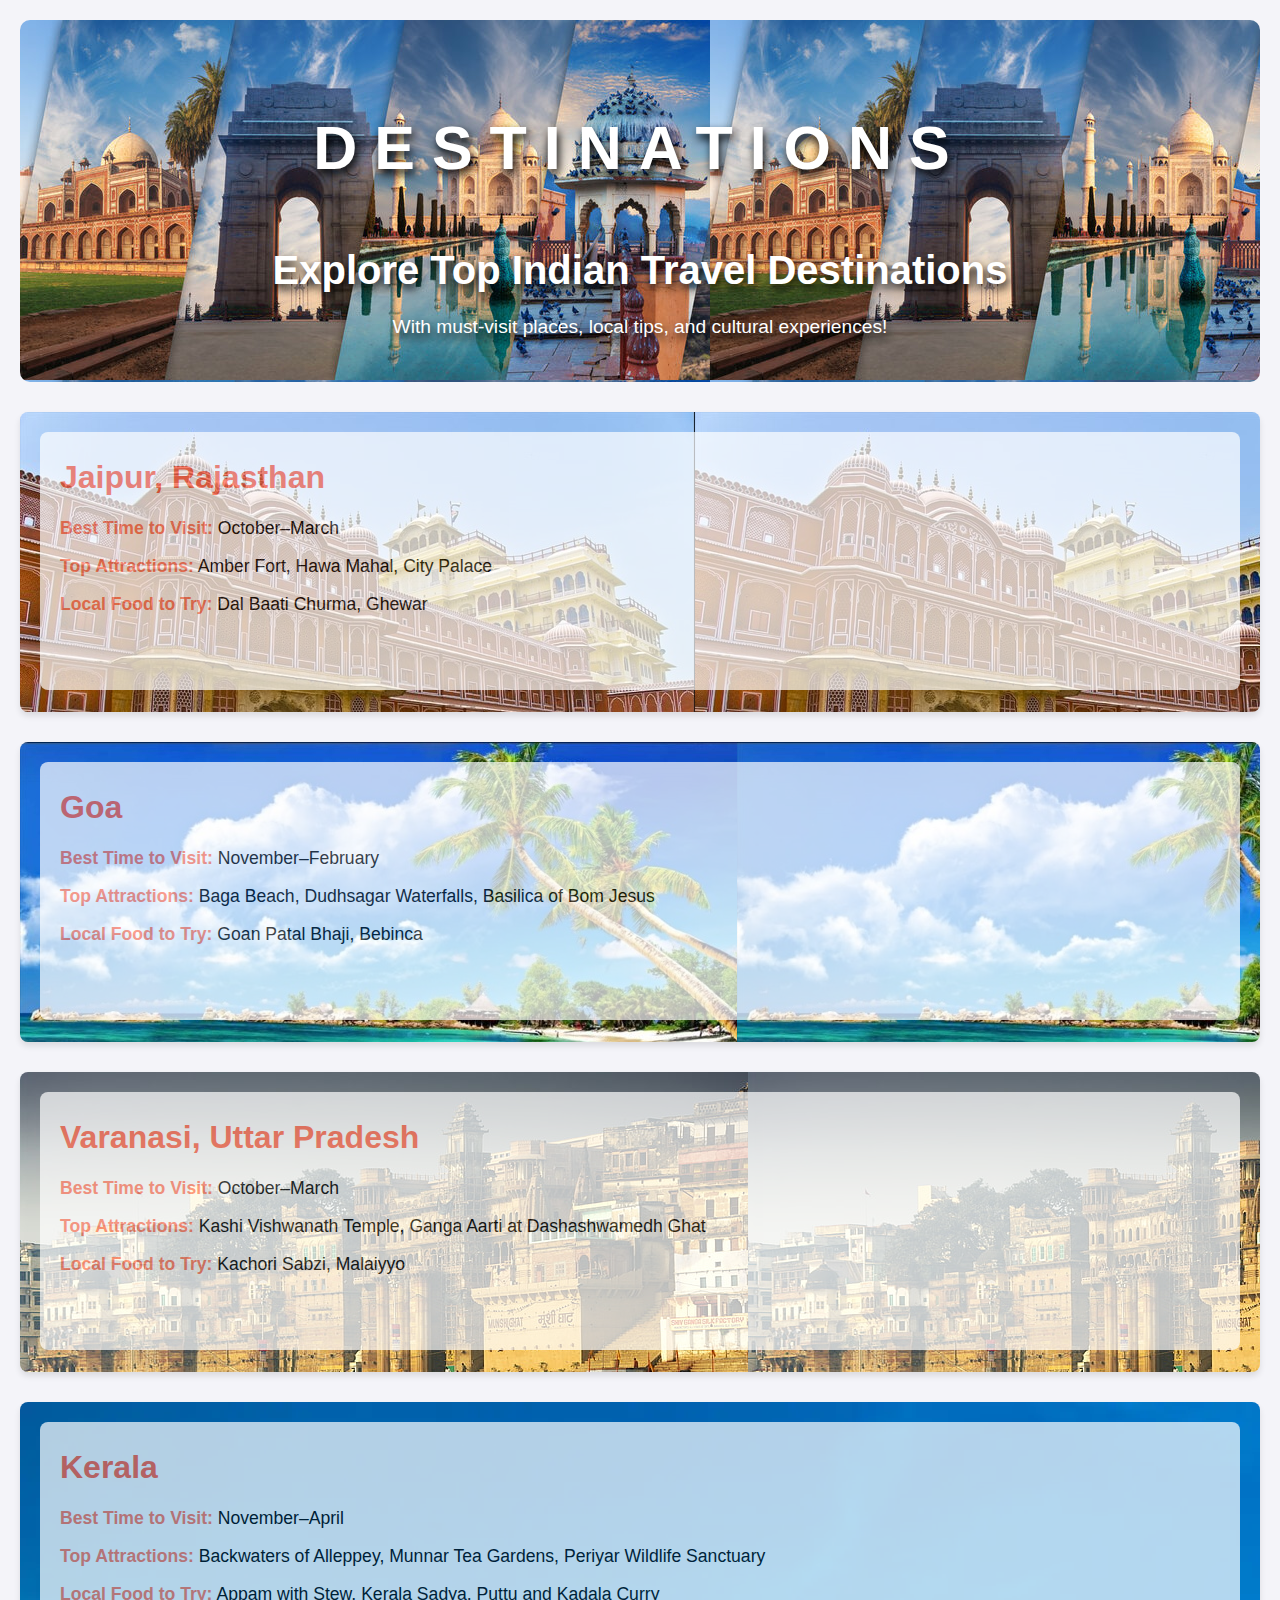
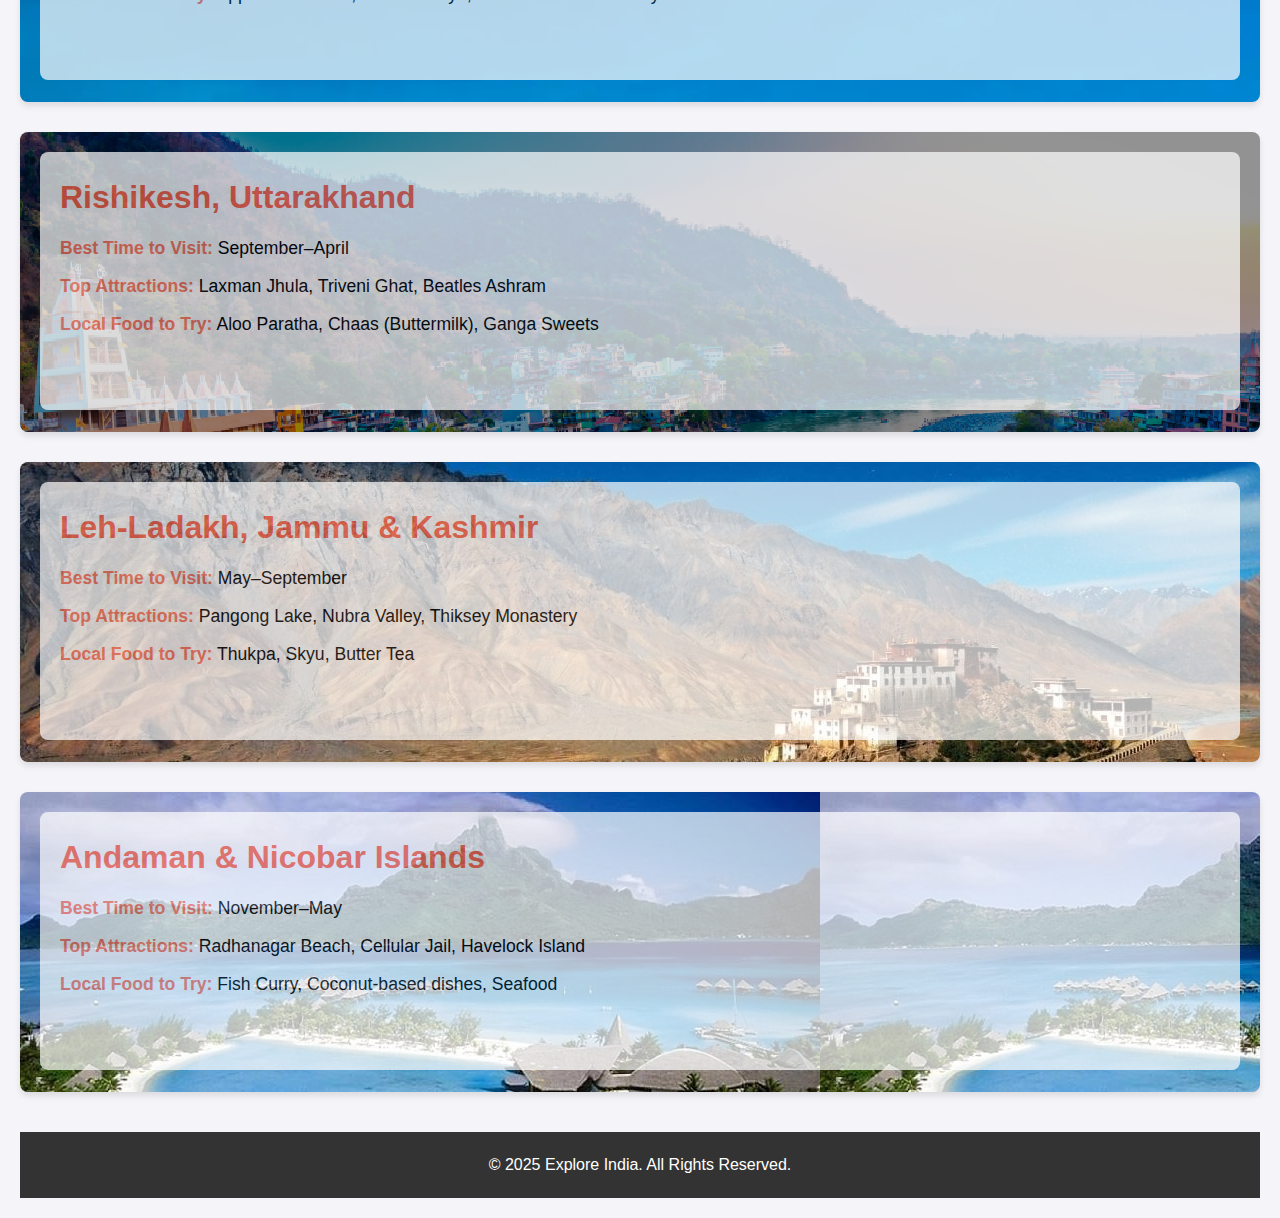
==== destinations.html @ c4581d33 "Work on 2 pages" ====
<!DOCTYPE html>
<html lang="en">
<head>
    <meta charset="UTF-8">
    <meta name="viewport" content="width=device-width, initial-scale=1.0">
    <title>Top Indian Travel Destinations</title>
    <link rel="stylesheet" href="destinations.css">
</head>
<body>

    <header class="header">
        <p id="tag">DESTINATIONS</p>
        <h1 class="intro-text">Explore Top Indian Travel Destinations</h1>
        <p class="intro-text">With must-visit places, local tips, and cultural experiences!</p>
    </header>

    <section class="destination" id="jaipur">
        <div class="destination-info">
            <h2>Jaipur, Rajasthan</h2>
            <p><strong>Best Time to Visit:</strong> October–March</p>
            <p><strong>Top Attractions:</strong> Amber Fort, Hawa Mahal, City Palace</p>
            <p><strong>Local Food to Try:</strong> Dal Baati Churma, Ghewar</p>
        </div>
    </section>

    <section class="destination" id="goa">
        <div class="destination-info">
            <h2>Goa</h2>
            <p><strong>Best Time to Visit:</strong> November–February</p>
            <p><strong>Top Attractions:</strong> Baga Beach, Dudhsagar Waterfalls, Basilica of Bom Jesus</p>
            <p><strong>Local Food to Try:</strong> Goan Patal Bhaji, Bebinca</p>
        </div>
    </section>

    <section class="destination" id="varanasi">
        <div class="destination-info">
            <h2>Varanasi, Uttar Pradesh</h2>
            <p><strong>Best Time to Visit:</strong> October–March</p>
            <p><strong>Top Attractions:</strong> Kashi Vishwanath Temple, Ganga Aarti at Dashashwamedh Ghat</p>
            <p><strong>Local Food to Try:</strong> Kachori Sabzi, Malaiyyo</p>
        </div>
    </section>

    <section class="destination" id="kerala">
        <div class="destination-info">
            <h2>Kerala</h2>
            <p><strong>Best Time to Visit:</strong> November–April</p>
            <p><strong>Top Attractions:</strong> Backwaters of Alleppey, Munnar Tea Gardens, Periyar Wildlife Sanctuary</p>
            <p><strong>Local Food to Try:</strong> Appam with Stew, Kerala Sadya, Puttu and Kadala Curry</p>
        </div>
    </section>

    <section class="destination" id="rishikesh">
        <div class="destination-info">
            <h2>Rishikesh, Uttarakhand</h2>
            <p><strong>Best Time to Visit:</strong> September–April</p>
            <p><strong>Top Attractions:</strong> Laxman Jhula, Triveni Ghat, Beatles Ashram</p>
            <p><strong>Local Food to Try:</strong> Aloo Paratha, Chaas (Buttermilk), Ganga Sweets</p>
        </div>
    </section>

    <section class="destination" id="leh-ladakh">
        <div class="destination-info">
            <h2>Leh-Ladakh, Jammu & Kashmir</h2>
            <p><strong>Best Time to Visit:</strong> May–September</p>
            <p><strong>Top Attractions:</strong> Pangong Lake, Nubra Valley, Thiksey Monastery</p>
            <p><strong>Local Food to Try:</strong> Thukpa, Skyu, Butter Tea</p>
        </div>
    </section>

    <section class="destination" id="andaman">
        <div class="destination-info">
            <h2>Andaman & Nicobar Islands</h2>
            <p><strong>Best Time to Visit:</strong> November–May</p>
            <p><strong>Top Attractions:</strong> Radhanagar Beach, Cellular Jail, Havelock Island</p>
            <p><strong>Local Food to Try:</strong> Fish Curry, Coconut-based dishes, Seafood</p>
        </div>
    </section>

    <footer>
        <p>&copy; 2025 Explore India. All Rights Reserved.</p>
    </footer>

</body>
</html>
---- destinations.css ----
/* Basic Reset */
* {
    margin: 0;
    padding: 0;
    box-sizing: border-box;
    font-family: sans-serif;
}

/* Body Styles */
body {
    font-family: Arial, sans-serif;
    line-height: 1.6;
    background: #f4f4f9;
    color: #333;
    padding: 20px;
}

#tag{
    font-size: 61px;
    padding: 40px;
    font-weight: 800;
    letter-spacing: 17px;
    text-shadow: 2px 5px 10px black;
}

/* Header */
.header {
    text-align: center;
    background-color: #ee5034;
    color: white;
    padding: 40px 20px;
    margin-bottom: 30px;
    border-radius: 10px;
}

.header h1 {
    font-size: 2.5em;
    margin-bottom: 10px;
}

header{
    background-image: image-set(url("images/indian-tourisum.jpg"));
}

.intro-text {
    font-size: 1.2em;
    text-shadow: 2px 5px 10px black;

}

/* Destination Section */
.destination {
    margin-bottom: 30px;
    background-color: #ffeedd;
    border-radius: 8px;
    box-shadow: 0 4px 6px rgba(0, 0, 0, 0.1);
    padding: 20px;
    transition: all 0.3s ease;
    height: 300px;
}

.destination-info {
    padding: 20px;
    background: rgb(255, 255, 255);
    border-radius: 8px;
    opacity: 70%;
    height: 258px;
}

.destination h2 {
    font-size: 2em;
    color: #ff6347;
    margin-bottom: 10px;
}

strong{
    color: #ff7860;
}

#jaipur{
    background-image: image-set(url("images/jaipur-e.jpg"));
}
#goa{
    background-image: image-set(url("images/goa-e.jpg"));
}
#varanasi{
    background-image: image-set(url("images/varanasi.jpg"));
}
#kerala{
    background-image: image-set(url("images/kerala.webp"));
}
#rishikesh{
    background-image: image-set(url("images/rishikesh.webp"));
}
#leh-ladakh{
    background-image: image-set(url("images/Leh-Ladakh.jpg"));
}
#andaman{
    background-image: image-set(url("images/andaman.jpg"));
}


.destination p {
    color: black;
    font-size: 1.1em;
    margin-bottom: 10px;
}

/* Hover Effect */
.destination:hover {
    transform: scale(1.04);
    box-shadow: 0 6px 12px rgba(0, 0, 0, 0.15);
}

/* Footer */
footer {
    text-align: center;
    margin-top: 40px;
    padding: 20px;
    background-color: #333;
    color: white;
    
}

footer p {
    font-size: 1em;
}
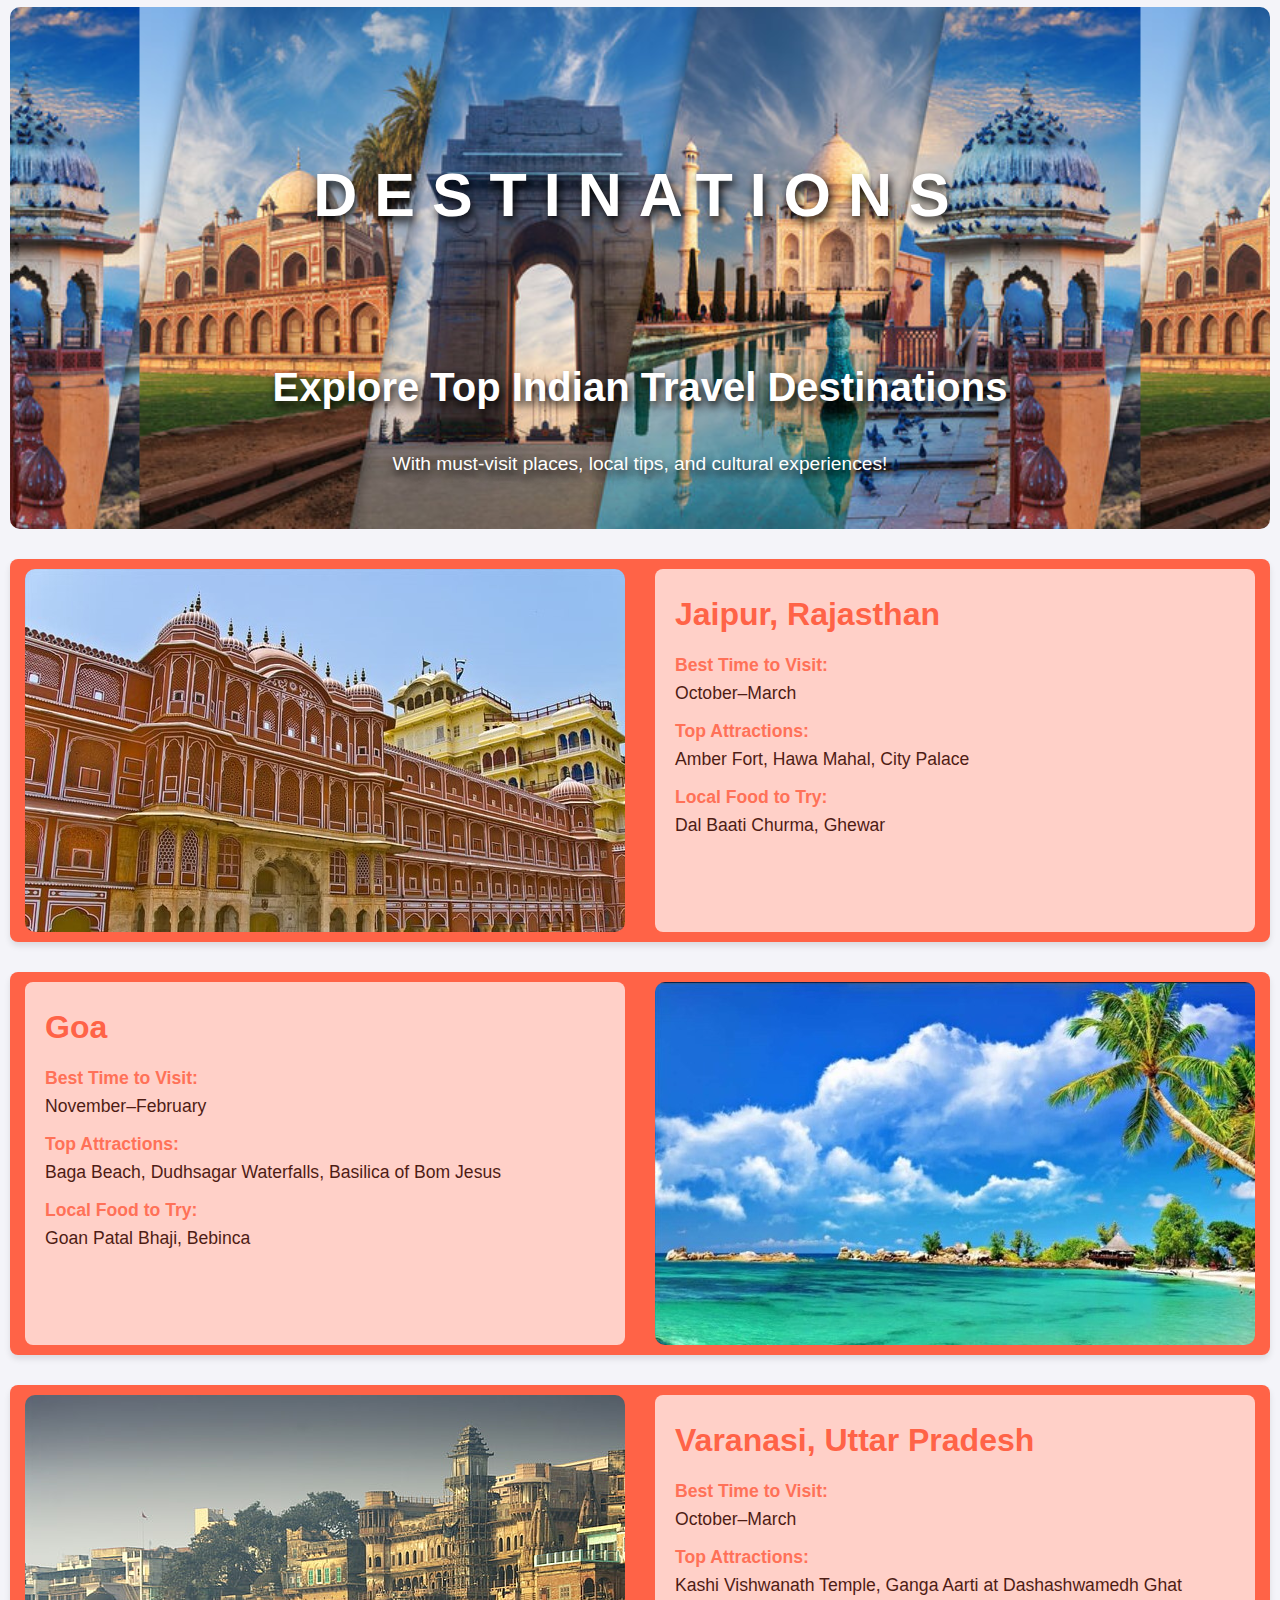
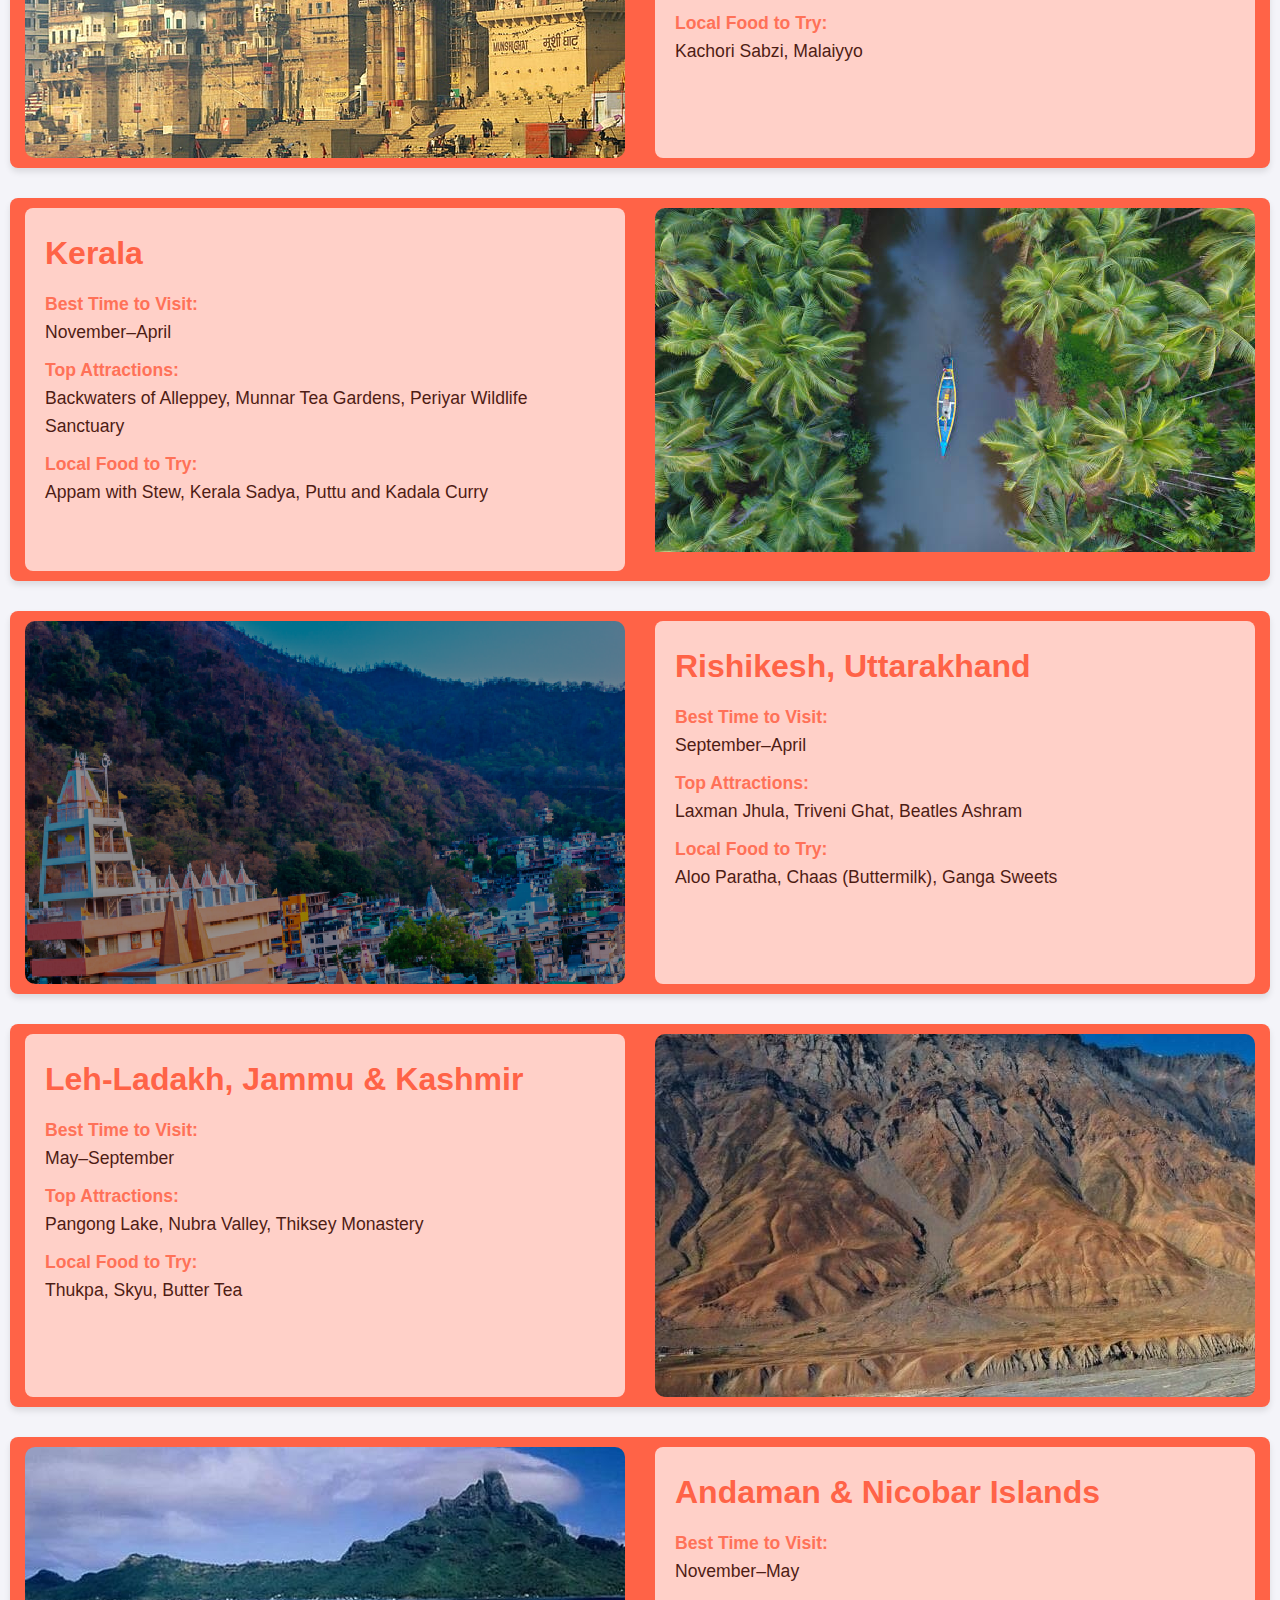
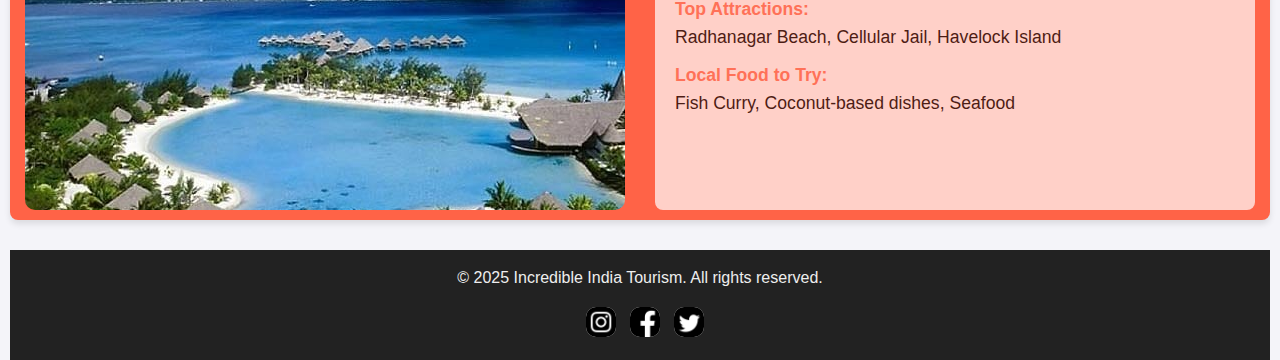
==== commit 2cc86c6d: "Updated" ====
--- a/destinations.html
+++ b/destinations.html
@@ -9,77 +9,104 @@
 <body>
 
     <header class="header">
+        
         <p id="tag">DESTINATIONS</p>
         <h1 class="intro-text">Explore Top Indian Travel Destinations</h1>
         <p class="intro-text">With must-visit places, local tips, and cultural experiences!</p>
     </header>
 
-    <section class="destination" id="jaipur">
+    <section class="destination" >
+        <div class="destination-img">
+            <img src="images/jaipur-e.jpg">
+        </div>
         <div class="destination-info">
             <h2>Jaipur, Rajasthan</h2>
-            <p><strong>Best Time to Visit:</strong> October–March</p>
-            <p><strong>Top Attractions:</strong> Amber Fort, Hawa Mahal, City Palace</p>
-            <p><strong>Local Food to Try:</strong> Dal Baati Churma, Ghewar</p>
+            <p><strong>Best Time to Visit:</strong> <br>October–March</p>
+            <p><strong>Top Attractions:</strong> <br>Amber Fort, Hawa Mahal, City Palace</p>
+            <p><strong>Local Food to Try:</strong> <br>Dal Baati Churma, Ghewar</p>
         </div>
     </section>
 
     <section class="destination" id="goa">
         <div class="destination-info">
             <h2>Goa</h2>
-            <p><strong>Best Time to Visit:</strong> November–February</p>
-            <p><strong>Top Attractions:</strong> Baga Beach, Dudhsagar Waterfalls, Basilica of Bom Jesus</p>
-            <p><strong>Local Food to Try:</strong> Goan Patal Bhaji, Bebinca</p>
+            <p><strong>Best Time to Visit:</strong> <br>November–February</p>
+            <p><strong>Top Attractions:</strong> <br>Baga Beach, Dudhsagar Waterfalls, Basilica of Bom Jesus</p>
+            <p><strong>Local Food to Try:</strong> <br>Goan Patal Bhaji, Bebinca</p>
+        </div>
+        <div class="destination-img">
+            <img src="images/goa-e.jpg">
         </div>
     </section>
 
     <section class="destination" id="varanasi">
+        <div class="destination-img">
+            <img src="images/varanasi.jpg">
+        </div>
         <div class="destination-info">
             <h2>Varanasi, Uttar Pradesh</h2>
-            <p><strong>Best Time to Visit:</strong> October–March</p>
-            <p><strong>Top Attractions:</strong> Kashi Vishwanath Temple, Ganga Aarti at Dashashwamedh Ghat</p>
-            <p><strong>Local Food to Try:</strong> Kachori Sabzi, Malaiyyo</p>
+            <p><strong>Best Time to Visit:</strong> <br>October–March</p>
+            <p><strong>Top Attractions:</strong> <br>Kashi Vishwanath Temple, Ganga Aarti at Dashashwamedh Ghat</p>
+            <p><strong>Local Food to Try:</strong> <br>Kachori Sabzi, Malaiyyo</p>
         </div>
     </section>
 
-    <section class="destination" id="kerala">
+    <section class="destination" >
         <div class="destination-info">
             <h2>Kerala</h2>
-            <p><strong>Best Time to Visit:</strong> November–April</p>
-            <p><strong>Top Attractions:</strong> Backwaters of Alleppey, Munnar Tea Gardens, Periyar Wildlife Sanctuary</p>
-            <p><strong>Local Food to Try:</strong> Appam with Stew, Kerala Sadya, Puttu and Kadala Curry</p>
+            <p><strong>Best Time to Visit:</strong> <br>November–April</p>
+            <p><strong>Top Attractions:</strong> <br>Backwaters of Alleppey, Munnar Tea Gardens, Periyar Wildlife Sanctuary</p>
+            <p><strong>Local Food to Try:</strong> <br>Appam with Stew, Kerala Sadya, Puttu and Kadala Curry</p>
+        </div>
+        <div class="destination-img" id="kerala">
+            <img src="images/kerala-2.jpg">
         </div>
     </section>
 
     <section class="destination" id="rishikesh">
+        <div class="destination-img">
+            <img src="images/rishikesh.webp">
+        </div>
         <div class="destination-info">
             <h2>Rishikesh, Uttarakhand</h2>
-            <p><strong>Best Time to Visit:</strong> September–April</p>
-            <p><strong>Top Attractions:</strong> Laxman Jhula, Triveni Ghat, Beatles Ashram</p>
-            <p><strong>Local Food to Try:</strong> Aloo Paratha, Chaas (Buttermilk), Ganga Sweets</p>
+            <p><strong>Best Time to Visit:</strong> <br>September–April</p>
+            <p><strong>Top Attractions:</strong> <br>Laxman Jhula, Triveni Ghat, Beatles Ashram</p>
+            <p><strong>Local Food to Try:</strong> <br>Aloo Paratha, Chaas (Buttermilk), Ganga Sweets</p>
         </div>
     </section>
 
     <section class="destination" id="leh-ladakh">
         <div class="destination-info">
             <h2>Leh-Ladakh, Jammu & Kashmir</h2>
-            <p><strong>Best Time to Visit:</strong> May–September</p>
-            <p><strong>Top Attractions:</strong> Pangong Lake, Nubra Valley, Thiksey Monastery</p>
-            <p><strong>Local Food to Try:</strong> Thukpa, Skyu, Butter Tea</p>
+            <p><strong>Best Time to Visit:</strong> <br>May–September</p>
+            <p><strong>Top Attractions:</strong> <br>Pangong Lake, Nubra Valley, Thiksey Monastery</p>
+            <p><strong>Local Food to Try:</strong> <br>Thukpa, Skyu, Butter Tea</p>
+        </div>
+        <div class="destination-img">
+            <img src="images/Leh-Ladakh.jpg">
         </div>
     </section>
 
     <section class="destination" id="andaman">
+        <div class="destination-img">
+            <img src="images/andaman.jpg">
+        </div>
         <div class="destination-info">
             <h2>Andaman & Nicobar Islands</h2>
-            <p><strong>Best Time to Visit:</strong> November–May</p>
-            <p><strong>Top Attractions:</strong> Radhanagar Beach, Cellular Jail, Havelock Island</p>
-            <p><strong>Local Food to Try:</strong> Fish Curry, Coconut-based dishes, Seafood</p>
+            <p><strong>Best Time to Visit:</strong> <br>November–May</p>
+            <p><strong>Top Attractions:</strong> <br>Radhanagar Beach, Cellular Jail, Havelock Island</p>
+            <p><strong>Local Food to Try:</strong> <br>Fish Curry, Coconut-based dishes, Seafood</p>
         </div>
     </section>
 
     <footer>
-        <p>&copy; 2025 Explore India. All Rights Reserved.</p>
-    </footer>
+        &copy; 2025 Incredible India Tourism. All rights reserved.
+        <div class="social-links">
+            <a href="#" class="social-icon"><img src="images/instagram.png" alt="Inatagram"></a>
+            <a href="#" class="social-icon"><img src="images/facebook.png" alt="Facebook"></a>
+            <a href="#" class="social-icon"><img src="images/twitter.png" alt="Twitter"></a>
+        </div>
+      </footer>
 
 </body>
 </html>
--- a/destinations.css
+++ b/destinations.css
@@ -12,12 +12,12 @@
     line-height: 1.6;
     background: #f4f4f9;
     color: #333;
-    padding: 20px;
+    margin: 7px 10px 0px 10px;
 }
 
 #tag{
     font-size: 61px;
-    padding: 40px;
+    padding: 100px;
     font-weight: 800;
     letter-spacing: 17px;
     text-shadow: 2px 5px 10px black;
@@ -25,8 +25,11 @@
 
 /* Header */
 .header {
+    background-image: image-set(url("images/indian-tourisum.jpg"));
+    background-repeat:repeat-x ;
+    background-size: contain;
+    background-position: center;
     text-align: center;
-    background-color: #ee5034;
     color: white;
     padding: 40px 20px;
     margin-bottom: 30px;
@@ -38,34 +41,46 @@
     margin-bottom: 10px;
 }
 
-header{
-    background-image: image-set(url("images/indian-tourisum.jpg"));
-}
-
 .intro-text {
     font-size: 1.2em;
     text-shadow: 2px 5px 10px black;
-
+    padding: 10px;
 }
 
 /* Destination Section */
 .destination {
     margin-bottom: 30px;
-    background-color: #ffeedd;
+    background-color: #ff6347;
     border-radius: 8px;
     box-shadow: 0 4px 6px rgba(0, 0, 0, 0.1);
-    padding: 20px;
+    height: fit-content;
+    display: flex;
+    justify-content: center;
+    gap: 30px;
+    flex-wrap: wrap;
+    padding: 10px 0 10px 0;
+}
+
+.destination-img{
     transition: all 0.3s ease;
-    height: 300px;
+    height: 363px;
+    width: 600px;
+    border-radius: 10px;
+    overflow: hidden;
+    object-fit: cover;
+    object-position: center;
 }
 
 .destination-info {
+    transition: all 0.3s ease;
     padding: 20px;
     background: rgb(255, 255, 255);
     border-radius: 8px;
     opacity: 70%;
-    height: 258px;
+    height: 363px;
+    width: 600px;
 }
+
 
 .destination h2 {
     font-size: 2em;
@@ -77,29 +92,6 @@
     color: #ff7860;
 }
 
-#jaipur{
-    background-image: image-set(url("images/jaipur-e.jpg"));
-}
-#goa{
-    background-image: image-set(url("images/goa-e.jpg"));
-}
-#varanasi{
-    background-image: image-set(url("images/varanasi.jpg"));
-}
-#kerala{
-    background-image: image-set(url("images/kerala.webp"));
-}
-#rishikesh{
-    background-image: image-set(url("images/rishikesh.webp"));
-}
-#leh-ladakh{
-    background-image: image-set(url("images/Leh-Ladakh.jpg"));
-}
-#andaman{
-    background-image: image-set(url("images/andaman.jpg"));
-}
-
-
 .destination p {
     color: black;
     font-size: 1.1em;
@@ -107,21 +99,33 @@
 }
 
 /* Hover Effect */
-.destination:hover {
-    transform: scale(1.04);
-    box-shadow: 0 6px 12px rgba(0, 0, 0, 0.15);
+.destination-img:hover {
+    transform: scale(1.01);
+    box-shadow: 6px 12px rgba(0, 0, 0, 0.15);
+}
+.destination-info:hover {
+    transform: scale(1.01);
+    box-shadow: 2px 6px 12px rgba(0, 0, 0, 0.15);
 }
 
 /* Footer */
 footer {
+    
+    background-color: #222;
+    color: #eee;
     text-align: center;
-    margin-top: 40px;
-    padding: 20px;
-    background-color: #333;
-    color: white;
+    padding: 15px;
+}
+
+.social-links{
+    margin-top: 16px;
     
 }
 
-footer p {
-    font-size: 1em;
-}
+.social-links a img{
+    height: 30px;
+    width: 30px;
+    margin-left: 10px;
+    border-radius: 10px;
+    background-color: white;
+}